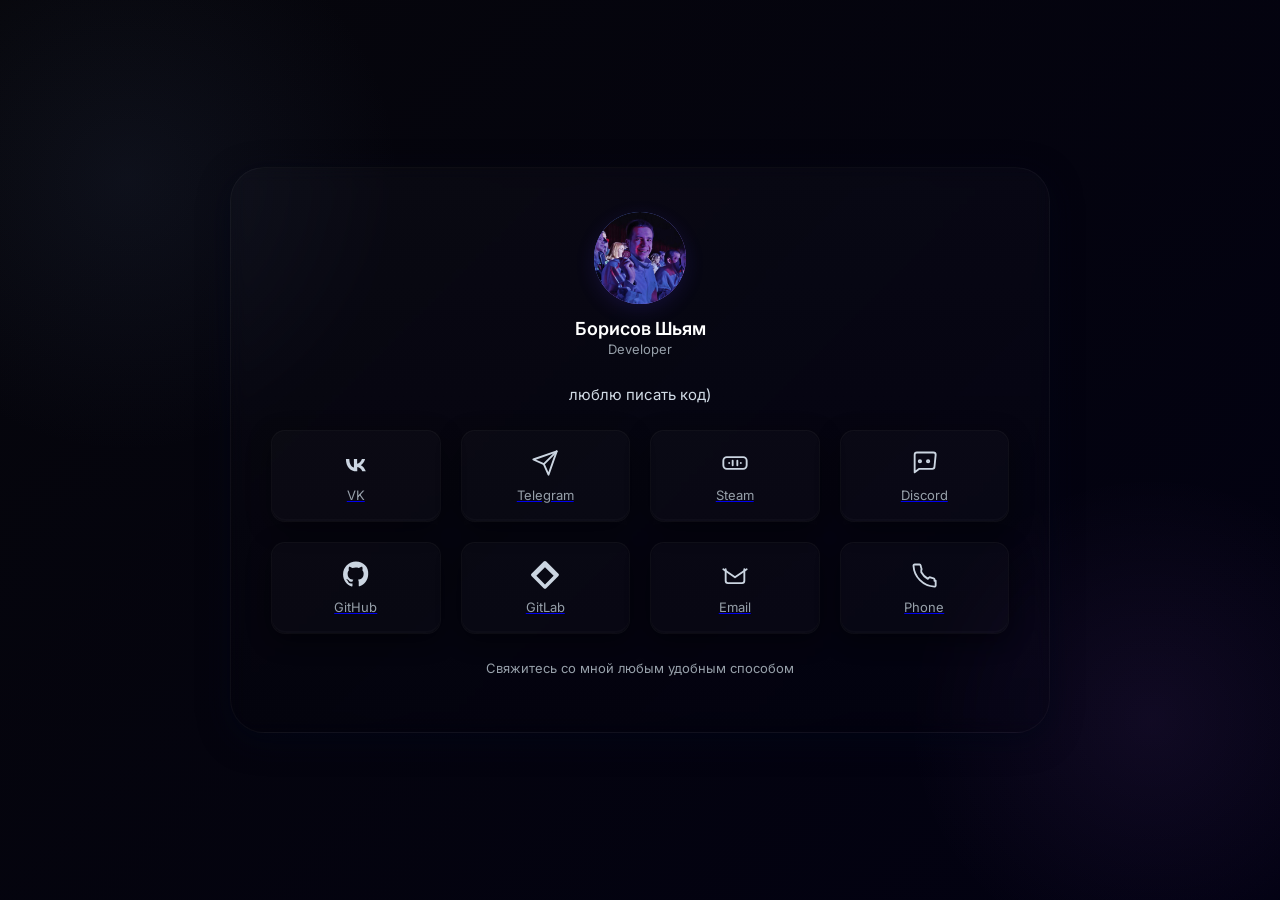
==== index.html @ eabc6d45 "first commit" ====
<!doctype html>
<html lang="ru">
<head>
<meta charset="utf-8" />
<meta name="viewport" content="width=device-width,initial-scale=1" />
<title>Just Title</title>
<link rel="preconnect" href="https://fonts.gstatic.com" crossorigin>
<link href="https://fonts.googleapis.com/css2?family=Inter:wght@300;400;600;700&display=swap" rel="stylesheet">
<link rel="stylesheet" href="styles.css">
</head>
<body>
  <div class="wrap">
    <div class="particles" id="particles"></div>

    <div class="card" role="region" aria-label="Контактная карточка">
      <div class="header">
        <div class="avatar" title="Аватар">
          <img src="me.jpg" alt="Аватар — Иван Иванов" class="avatar-img" loading="lazy">
        </div>
        <div class="name">Борисов Шьям</div>
        <div class="role">Developer</div>
      </div>

      <div class="bio">люблю писать код)</div>

      <div class="grid" id="grid">
        
        <a class="tile" href="https://vk.com/shyambf" target="_blank" rel="noreferrer" data-color="#4a89ff" title="VK">
          <svg viewBox="0 0 48 48" fill="currentColor" aria-hidden="true" focusable="false">
            <path d="M25.26 38.32c-11.63 0-18.27-7.97-18.55-21.23h5.82c.2 9.76 4.49 13.89 7.9 14.74V17.09h5.48v8.36c3.37-.36 6.99-4.21 8.2-8.36h5.48c-.91 5.17-4.73 8.98-7.44 10.56 2.71 1.32 7.01 4.67 8.64 10.67h-6.03c-1.27-3.95-4.41-7.01-8.6-7.42v7.42h-.9Z"/>
          </svg>
          <span>VK</span>
        </a>

        <a class="tile" href="https://t.me/shyambf" target="_blank" rel="noreferrer" data-color="#2ea7e0" title="Telegram">
          <svg viewBox="0 0 24 24" fill="none" stroke="currentColor" stroke-width="1.6" stroke-linecap="round" stroke-linejoin="round" aria-hidden="true">
            <path d="M22 2L11 13"></path><path d="M22 2L15 22l-4-9-9-4 20-7z"></path>
          </svg>
          <span>Telegram</span>
        </a>

        <a class="tile" href="https://steamcommunity.com/profiles/76561199014666916/" target="_blank" rel="noreferrer" data-color="#1b2838" title="Steam">
          <svg viewBox="0 0 24 24" fill="none" stroke="currentColor" stroke-width="1.6" stroke-linecap="round" stroke-linejoin="round" aria-hidden="true">
            <rect x="2" y="7" width="20" height="10" rx="3"></rect>
            <path d="M7 12h.01"></path>
            <path d="M10 10v4"></path>
            <path d="M14 10v4"></path>
            <path d="M17 12h.01"></path>
          </svg>
          <span>Steam</span>
        </a>

        <a class="tile" href="https://discord.com/users/660406140345122817" target="_blank" rel="noreferrer" data-color="#5865F2" title="Discord">
          <svg viewBox="0 0 24 24" fill="none" stroke="currentColor" stroke-width="1.6" stroke-linecap="round" stroke-linejoin="round" aria-hidden="true">
            <path d="M21 15a2 2 0 0 1-2 2H8l-4 3V5a2 2 0 0 1 2-2h14a2 2 0 0 1 2 2z"></path>
            <circle cx="8.5" cy="10.5" r="1"></circle><circle cx="15.5" cy="10.5" r="1"></circle>
          </svg>
          <span>Discord</span>
        </a>

        <a class="tile" href="https://github.com/Shyambf" target="_blank" rel="noreferrer" data-color="#333" title="GitHub">
          <svg viewBox="0 0 24 24" fill="currentColor" aria-hidden="true">
            <path d="M12 .5C5.73.5.91 5.32.91 11.6c0 4.76 3.08 8.8 7.36 10.22.54.1.73-.24.73-.52 0-.26-.01-1.13-.02-2.05-2.99.65-3.62-1.44-3.62-1.44-.49-1.26-1.2-1.6-1.2-1.6-.98-.68.07-.67.07-.67 1.08.08 1.65 1.12 1.65 1.12.97 1.66 2.54 1.18 3.16.9.1-.7.38-1.18.69-1.45-2.39-.27-4.9-1.2-4.9-5.33 0-1.18.42-2.14 1.11-2.9-.11-.28-.48-1.42.11-2.96 0 0 .9-.29 2.95 1.1a10.3 10.3 0 0 1 2.69-.36c.91.01 1.83.12 2.69.36 2.04-1.39 2.95-1.1 2.95-1.1.59 1.54.22 2.68.11 2.96.69.76 1.11 1.72 1.11 2.9 0 4.14-2.52 5.06-4.92 5.32.39.34.73 1.01.73 2.04 0 1.47-.01 2.66-.01 3.02 0 .28.19.62.74.52 4.28-1.42 7.36-5.46 7.36-10.22C23.09 5.32 18.27.5 12 .5z"/>
          </svg>
          <span>GitHub</span>
        </a>

        <a class="tile" href="https://gitlab.com/samborisov751" target="_blank" rel="noreferrer" data-color="#FC6D26" title="GitLab">
          <svg viewBox="0 0 24 24" fill="currentColor" aria-hidden="true">
            <path d="M23.546 10.93L13.067.452c-.604-.603-1.582-.603-2.188 0L.396 10.93c-.52.52-.52 1.365 0 1.888l10.48 10.479c.604.604 1.582.604 2.186 0l10.48-10.479c.52-.523.52-1.368 0-1.888zm-11.553 9.172l-7.391-7.392 7.391-7.392 7.391 7.392-7.391 7.392z"/>
          </svg>
          <span>GitLab</span>
        </a>

        <a class="tile" href="mailto:shyamborisov@yandex.ru" data-color="#EA4335" title="Email">
          <svg viewBox="0 0 24 24" fill="none" stroke="currentColor" stroke-width="1.6" stroke-linecap="round" stroke-linejoin="round" aria-hidden="true">
            <path d="M4 7v10a2 2 0 0 0 2 2h12a2 2 0 0 0 2-2V7"></path>
            <path d="M22 7l-10 7L2 7"></path>
          </svg>
          <span>Email</span>
        </a>

        <a class="tile" href="tel:+79012811182" data-color="#34A853" title="Phone">
          <svg viewBox="0 0 24 24" fill="none" stroke="currentColor" stroke-width="1.6" stroke-linecap="round" stroke-linejoin="round" aria-hidden="true">
            <path d="M22 16.92V21a1 1 0 0 1-1.11 1A19 19 0 0 1 3 4.11 1 1 0 0 1 4 3h4.09a1 1 0 0 1 1 .75c.12.73.38 1.85.81 2.9a1 1 0 0 1-.24 1.02L9.7 9.7a14 14 0 0 0 5.6 5.6l1.03-1.03a1 1 0 0 1 1.02-.24c1.05.43 2.17.69 2.9.81a1 1 0 0 1 .75 1V16.92z"></path>
          </svg>
          <span>Phone</span>
        </a>

      </div>

      <div class="footer">Свяжитесь со мной любым удобным способом</div>
    </div>
  </div>

<script src="script.js" defer></script>
</body>
</html>
---- styles.css ----
:root{
  --bg1: #06060b;
  --bg2: #020112;
  --card-bg: rgba(18,24,32,0.72);
  --card-border: rgba(255,255,255,0.04);
  --muted: #97a0aa;
  --accent-left: #4f8bff;
  --accent-right: #b66bff;
  --glass: rgba(255,255,255,0.03);
  --tile-bg: rgba(255,255,255,0.02);
  --tile-border: rgba(255,255,255,0.04);
  --tile-text: #cbd5e1;
  --shadow: 0 8px 30px rgba(2,6,23,0.6);
  --radius: 22px;
  --tile-radius: 14px;
  font-family: "Inter", system-ui, -apple-system, "Segoe UI", Roboto, "Helvetica Neue", Arial;
}

/* include padding/border in element size calculation to avoid overflow from padding */
*, *::before, *::after { box-sizing: border-box; }

/* prevent accidental horizontal scroll from wide absolutely positioned elements */
html, body { overflow-x: hidden; }

html,body{
  height:100%;
  margin:0;
  background: radial-gradient( circle at 10% 20%, rgba(76,98,137,0.12) 0, transparent 20%),
              radial-gradient( circle at 90% 80%, rgba(182,109,255,0.08) 0, transparent 18%),
              linear-gradient(135deg, var(--bg1) 0%, var(--bg2) 100%);
  color: #e6eef8;
  -webkit-font-smoothing:antialiased;
  -moz-osx-font-smoothing:grayscale;
}

.wrap{
  min-height:100vh;
  display:flex;
  align-items:center;
  justify-content:center;
  padding:32px;
  position:relative;
  overflow:hidden;
}

.particles{ position:absolute; inset:0; pointer-events:none; overflow:hidden; }
.particle{
  position:absolute;
  width:var(--size,8px);
  height:var(--size,8px);
  border-radius:50%;
  background: rgba(150,170,255,0.18);
  box-shadow: 0 0 10px rgba(150,170,255,0.28), 0 6px 18px rgba(150,170,255,0.08) inset;
  filter: blur(1px);
  mix-blend-mode: screen;
  will-change: transform, opacity;
  animation: float var(--dur,18s) linear var(--delay,0s) infinite;
  transform: translate(var(--x,0px), -8vh) scale(.9);
}
.particle.alt{
  background: rgba(182,109,255,0.16);
  box-shadow: 0 0 12px rgba(182,109,255,0.28), 0 6px 18px rgba(182,109,255,0.06) inset;
}
@keyframes float{
  0% { transform: translate(var(--x,0px), -8vh) scale(.7); opacity:0; }
  6% { opacity: .95; }
  40% { transform: translate(calc(var(--x,0px) + var(--dx,20px)), calc(40vh + var(--vy,0vh))) scale(1); opacity:.9; }
  80% { transform: translate(calc(var(--x,0px) - calc(var(--dx,0px) * 0.5)), calc(80vh + var(--vy,0vh))) scale(.85); opacity:.6; }
  100% { transform: translate(calc(var(--x,0px) + var(--dx,40px)), 105vh) scale(.6); opacity:0; }
}

.card{
  position:relative;
  width:min(820px, 92vw);
  border-radius: calc(var(--radius) + 12px);
  background: linear-gradient(180deg, rgba(255,255,255,0.02), rgba(0,0,0,0.12));
  padding:44px 40px 56px;
  box-shadow: var(--shadow);
  border: 1px solid var(--card-border);
  backdrop-filter: blur(8px) saturate(110%);
}

.header{ text-align:center; margin-bottom:28px; }
.avatar{
  width:92px; height:92px;
  margin:0 auto 14px;
  border-radius:50%;
  display:grid; place-items:center;
  background: linear-gradient(135deg, var(--accent-left), var(--accent-right));
  box-shadow: 0 6px 20px rgba(91,64,255,0.14), inset 0 -6px 18px rgba(255,255,255,0.08);
  transform-origin:center;
  transition: transform .6s cubic-bezier(.2,.9,.2,1);
}
.avatar:hover{ transform: scale(1.08); }

/* image inside avatar should fill, keep circular crop */
.avatar img, .avatar-img{
  width:100%;
  height:100%;
  border-radius:inherit;
  object-fit:cover;
  display:block;
}

.name{ font-weight:600; margin:6px 0 2px; color:#fff; font-size:18px; }
.role{ color:var(--muted); font-size:13px; margin:0 0 10px; }

.progress{
  height:6px; width:120px; margin:12px auto 0; border-radius:999px; position:relative;
  background: linear-gradient(90deg, rgba(255,255,255,0.03), rgba(255,255,255,0.02));
  overflow:hidden;
}
.progress > i{
  display:block; height:100%; width:56%; border-radius:999px;
  background: linear-gradient(90deg, var(--accent-left), var(--accent-right));
  box-shadow: 0 4px 14px rgba(100,80,255,0.18);
  transform-origin:left;
  transition: width .7s ease;
}

.bio{ text-align:center; color: #d1dbe6; margin:20px 0 26px; font-size:15px; }

.grid{
  display:grid;
  grid-template-columns: repeat(3, 1fr);
  gap:18px;
  max-width:760px;
  margin: 0 auto;
}
@media(min-width:720px){
  .grid{ grid-template-columns: repeat(4, 1fr); gap:20px; }
}
.tile{
  position:relative;
  background: var(--tile-bg);
  border-radius: var(--tile-radius);
  padding:18px;
  min-height:92px;
  display:flex;
  flex-direction:column;
  align-items:center;
  justify-content:center;
  border:1px solid var(--tile-border);
  transition: transform .24s ease, box-shadow .24s ease, background .24s ease;
  cursor:pointer;
  overflow:visible;
}

.tile svg{ width:28px; height:28px; display:block; color:var(--tile-text); transition: transform .4s cubic-bezier(.2,.9,.2,1), color .18s ease; }
.tile span{ display:block; margin-top:10px; font-size:13px; color:var(--muted); }

.tile::before{
  content:"";
  position:absolute; inset:0;
  border-radius: inherit;
  pointer-events:none;
  box-shadow: 0 6px 24px rgba(0,0,0,0.45), inset 0 -2px 0 rgba(255,255,255,0.02);
  transition: box-shadow .24s ease;
}

.tile::after{
  content:"";
  position:absolute; inset:0;
  border-radius:inherit;
  pointer-events:none;
  border: 1px solid transparent;
  transition: opacity .24s ease, transform .24s ease;
}

.tile:hover{
  transform: translateY(-10px);
  box-shadow: 0 18px 40px rgba(3,7,18,0.6);
  background: linear-gradient(180deg, rgba(255,255,255,0.018), rgba(255,255,255,0.01));
}
.tile:hover svg{ transform: rotate(-6deg) translateY(-2px); color:var(--accent-left); }

.tile[data-color]::after{ border-color: transparent; opacity:0; box-shadow: 0 4px 40px rgba(0,0,0,0.4); }
.tile.hovered::after{ opacity:1; transform: scale(1.02); }

.footer{ margin-top:26px; text-align:center; color:var(--muted); font-size:13px; }

@media(max-width:420px){
  .card{ padding:28px 20px 36px; }
  .avatar{ width:76px;height:76px; }
  .grid{ gap:12px; }
  .tile{ padding:14px; min-height:74px; border-radius:12px; }
}
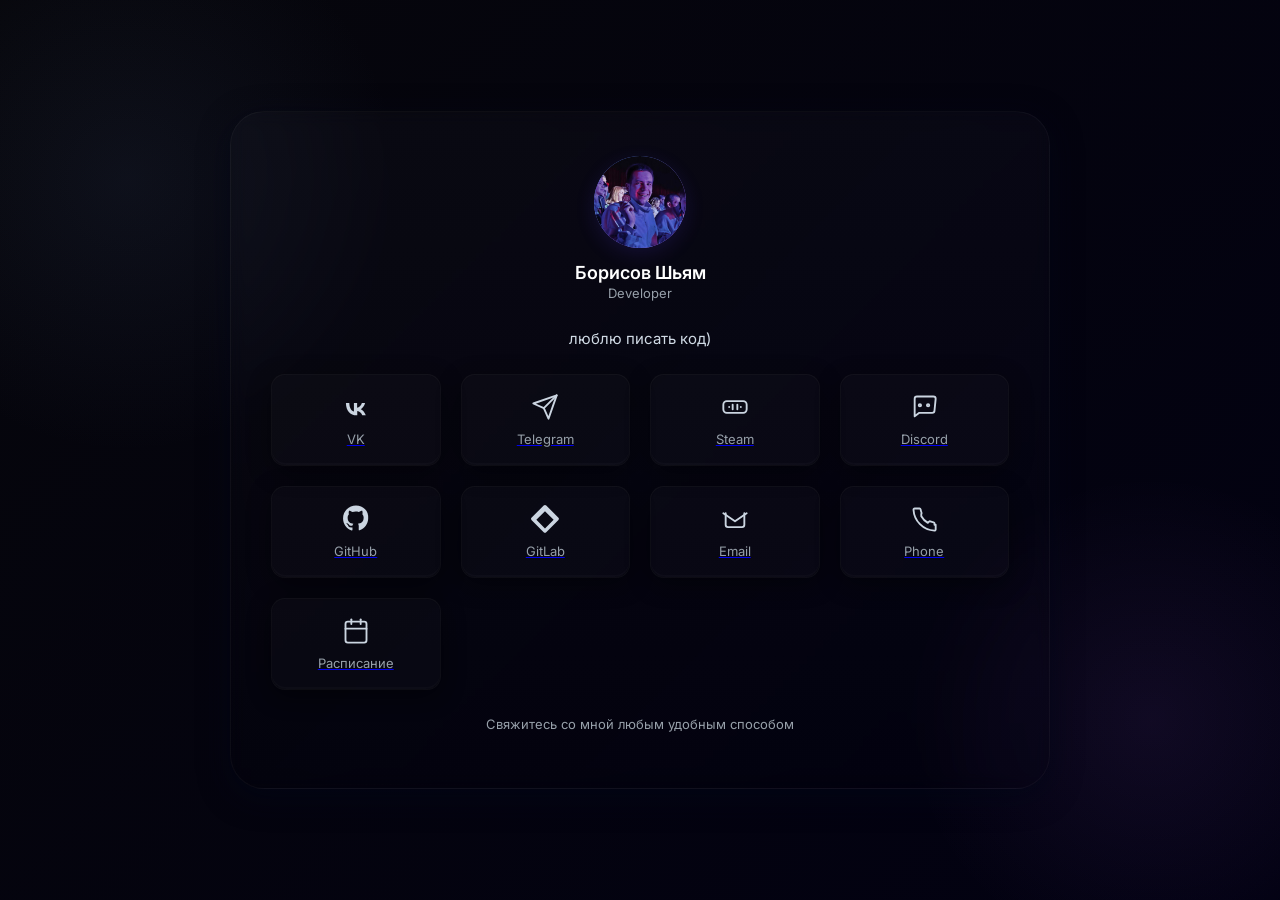
==== commit baf2b52b: "Add particle animation and enhance schedule page layout - Implement particle animation effect in scr" ====
--- a/index.html
+++ b/index.html
@@ -6,7 +6,7 @@
 <title>Just Title</title>
 <link rel="preconnect" href="https://fonts.gstatic.com" crossorigin>
 <link href="https://fonts.googleapis.com/css2?family=Inter:wght@300;400;600;700&display=swap" rel="stylesheet">
-<link rel="stylesheet" href="styles.css">
+<link rel="stylesheet" href="css/styles.css">
 </head>
 <body>
   <div class="wrap">
@@ -15,7 +15,7 @@
     <div class="card" role="region" aria-label="Контактная карточка">
       <div class="header">
         <div class="avatar" title="Аватар">
-          <img src="me.jpg" alt="Аватар — Иван Иванов" class="avatar-img" loading="lazy">
+          <img src="me.jpg" alt="Аватар — Борисов Шьям" class="avatar-img" loading="lazy">
         </div>
         <div class="name">Борисов Шьям</div>
         <div class="role">Developer</div>
@@ -87,12 +87,22 @@
           <span>Phone</span>
         </a>
 
+        <a class="tile" href="schedule.html" data-color="#2563eb" title="Расписание">
+          <svg viewBox="0 0 24 24" fill="none" stroke="currentColor" stroke-width="1.6" stroke-linecap="round" stroke-linejoin="round" aria-hidden="true">
+            <rect x="3" y="4" width="18" height="18" rx="2" ry="2"></rect>
+            <line x1="16" y1="2" x2="16" y2="6"></line>
+            <line x1="8" y1="2" x2="8" y2="6"></line>
+            <line x1="3" y1="10" x2="21" y2="10"></line>
+          </svg>
+          <span>Расписание</span>
+        </a>
+
       </div>
 
       <div class="footer">Свяжитесь со мной любым удобным способом</div>
     </div>
   </div>
 
-<script src="script.js" defer></script>
+<script src="js/script.js" defer></script>
 </body>
 </html>
--- a/css/styles.css
+++ b/css/styles.css
@@ -0,0 +1,187 @@
+:root{
+  --bg1: #06060b;
+  --bg2: #020112;
+  --card-bg: rgba(18,24,32,0.72);
+  --card-border: rgba(255,255,255,0.04);
+  --muted: #97a0aa;
+  --accent-left: #4f8bff;
+  --accent-right: #b66bff;
+  --glass: rgba(255,255,255,0.03);
+  --tile-bg: rgba(255,255,255,0.02);
+  --tile-border: rgba(255,255,255,0.04);
+  --tile-text: #cbd5e1;
+  --shadow: 0 8px 30px rgba(2,6,23,0.6);
+  --radius: 22px;
+  --tile-radius: 14px;
+  font-family: "Inter", system-ui, -apple-system, "Segoe UI", Roboto, "Helvetica Neue", Arial;
+}
+
+/* include padding/border in element size calculation to avoid overflow from padding */
+*, *::before, *::after { box-sizing: border-box; }
+
+/* prevent accidental horizontal scroll from wide absolutely positioned elements */
+html, body { overflow-x: hidden; }
+
+html,body{
+  height:100%;
+  margin:0;
+  background: radial-gradient( circle at 10% 20%, rgba(76,98,137,0.12) 0, transparent 20%),
+              radial-gradient( circle at 90% 80%, rgba(182,109,255,0.08) 0, transparent 18%),
+              linear-gradient(135deg, var(--bg1) 0%, var(--bg2) 100%);
+  color: #e6eef8;
+  -webkit-font-smoothing:antialiased;
+  -moz-osx-font-smoothing:grayscale;
+}
+
+.wrap{
+  min-height:100vh;
+  display:flex;
+  align-items:center;
+  justify-content:center;
+  padding:32px;
+  position:relative;
+  overflow:hidden;
+}
+
+.particles{ position:absolute; inset:0; pointer-events:none; overflow:hidden; }
+.particle{
+  position:absolute;
+  width:var(--size,8px);
+  height:var(--size,8px);
+  border-radius:50%;
+  background: rgba(150,170,255,0.18);
+  box-shadow: 0 0 10px rgba(150,170,255,0.28), 0 6px 18px rgba(150,170,255,0.08) inset;
+  filter: blur(1px);
+  mix-blend-mode: screen;
+  will-change: transform, opacity;
+  animation: float var(--dur,18s) linear var(--delay,0s) infinite;
+  transform: translate(var(--x,0px), -8vh) scale(.9);
+}
+.particle.alt{
+  background: rgba(182,109,255,0.16);
+  box-shadow: 0 0 12px rgba(182,109,255,0.28), 0 6px 18px rgba(182,109,255,0.06) inset;
+}
+@keyframes float{
+  0% { transform: translate(var(--x,0px), -8vh) scale(.7); opacity:0; }
+  6% { opacity: .95; }
+  40% { transform: translate(calc(var(--x,0px) + var(--dx,20px)), calc(40vh + var(--vy,0vh))) scale(1); opacity:.9; }
+  80% { transform: translate(calc(var(--x,0px) - calc(var(--dx,0px) * 0.5)), calc(80vh + var(--vy,0vh))) scale(.85); opacity:.6; }
+  100% { transform: translate(calc(var(--x,0px) + var(--dx,40px)), 105vh) scale(.6); opacity:0; }
+}
+
+.card{
+  position:relative;
+  width:min(820px, 92vw);
+  border-radius: calc(var(--radius) + 12px);
+  background: linear-gradient(180deg, rgba(255,255,255,0.02), rgba(0,0,0,0.12));
+  padding:44px 40px 56px;
+  box-shadow: var(--shadow);
+  border: 1px solid var(--card-border);
+  backdrop-filter: blur(8px) saturate(110%);
+}
+
+.header{ text-align:center; margin-bottom:28px; }
+.avatar{
+  width:92px; height:92px;
+  margin:0 auto 14px;
+  border-radius:50%;
+  display:grid; place-items:center;
+  background: linear-gradient(135deg, var(--accent-left), var(--accent-right));
+  box-shadow: 0 6px 20px rgba(91,64,255,0.14), inset 0 -6px 18px rgba(255,255,255,0.08);
+  transform-origin:center;
+  transition: transform .6s cubic-bezier(.2,.9,.2,1);
+}
+.avatar:hover{ transform: scale(1.08); }
+
+/* image inside avatar should fill, keep circular crop */
+.avatar img, .avatar-img{
+  width:100%;
+  height:100%;
+  border-radius:inherit;
+  object-fit:cover;
+  display:block;
+}
+
+.name{ font-weight:600; margin:6px 0 2px; color:#fff; font-size:18px; }
+.role{ color:var(--muted); font-size:13px; margin:0 0 10px; }
+
+.progress{
+  height:6px; width:120px; margin:12px auto 0; border-radius:999px; position:relative;
+  background: linear-gradient(90deg, rgba(255,255,255,0.03), rgba(255,255,255,0.02));
+  overflow:hidden;
+}
+.progress > i{
+  display:block; height:100%; width:56%; border-radius:999px;
+  background: linear-gradient(90deg, var(--accent-left), var(--accent-right));
+  box-shadow: 0 4px 14px rgba(100,80,255,0.18);
+  transform-origin:left;
+  transition: width .7s ease;
+}
+
+.bio{ text-align:center; color: #d1dbe6; margin:20px 0 26px; font-size:15px; }
+
+.grid{
+  display:grid;
+  grid-template-columns: repeat(3, 1fr);
+  gap:18px;
+  max-width:760px;
+  margin: 0 auto;
+}
+@media(min-width:720px){
+  .grid{ grid-template-columns: repeat(4, 1fr); gap:20px; }
+}
+.tile{
+  position:relative;
+  background: var(--tile-bg);
+  border-radius: var(--tile-radius);
+  padding:18px;
+  min-height:92px;
+  display:flex;
+  flex-direction:column;
+  align-items:center;
+  justify-content:center;
+  border:1px solid var(--tile-border);
+  transition: transform .24s ease, box-shadow .24s ease, background .24s ease;
+  cursor:pointer;
+  overflow:visible;
+}
+
+.tile svg{ width:28px; height:28px; display:block; color:var(--tile-text); transition: transform .4s cubic-bezier(.2,.9,.2,1), color .18s ease; }
+.tile span{ display:block; margin-top:10px; font-size:13px; color:var(--muted); }
+
+.tile::before{
+  content:"";
+  position:absolute; inset:0;
+  border-radius: inherit;
+  pointer-events:none;
+  box-shadow: 0 6px 24px rgba(0,0,0,0.45), inset 0 -2px 0 rgba(255,255,255,0.02);
+  transition: box-shadow .24s ease;
+}
+
+.tile::after{
+  content:"";
+  position:absolute; inset:0;
+  border-radius:inherit;
+  pointer-events:none;
+  border: 1px solid transparent;
+  transition: opacity .24s ease, transform .24s ease;
+}
+
+.tile:hover{
+  transform: translateY(-10px);
+  box-shadow: 0 18px 40px rgba(3,7,18,0.6);
+  background: linear-gradient(180deg, rgba(255,255,255,0.018), rgba(255,255,255,0.01));
+}
+.tile:hover svg{ transform: rotate(-6deg) translateY(-2px); color:var(--accent-left); }
+
+.tile[data-color]::after{ border-color: transparent; opacity:0; box-shadow: 0 4px 40px rgba(0,0,0,0.4); }
+.tile.hovered::after{ opacity:1; transform: scale(1.02); }
+
+.footer{ margin-top:26px; text-align:center; color:var(--muted); font-size:13px; }
+
+@media(max-width:420px){
+  .card{ padding:28px 20px 36px; }
+  .avatar{ width:76px;height:76px; }
+  .grid{ gap:12px; }
+  .tile{ padding:14px; min-height:74px; border-radius:12px; }
+}
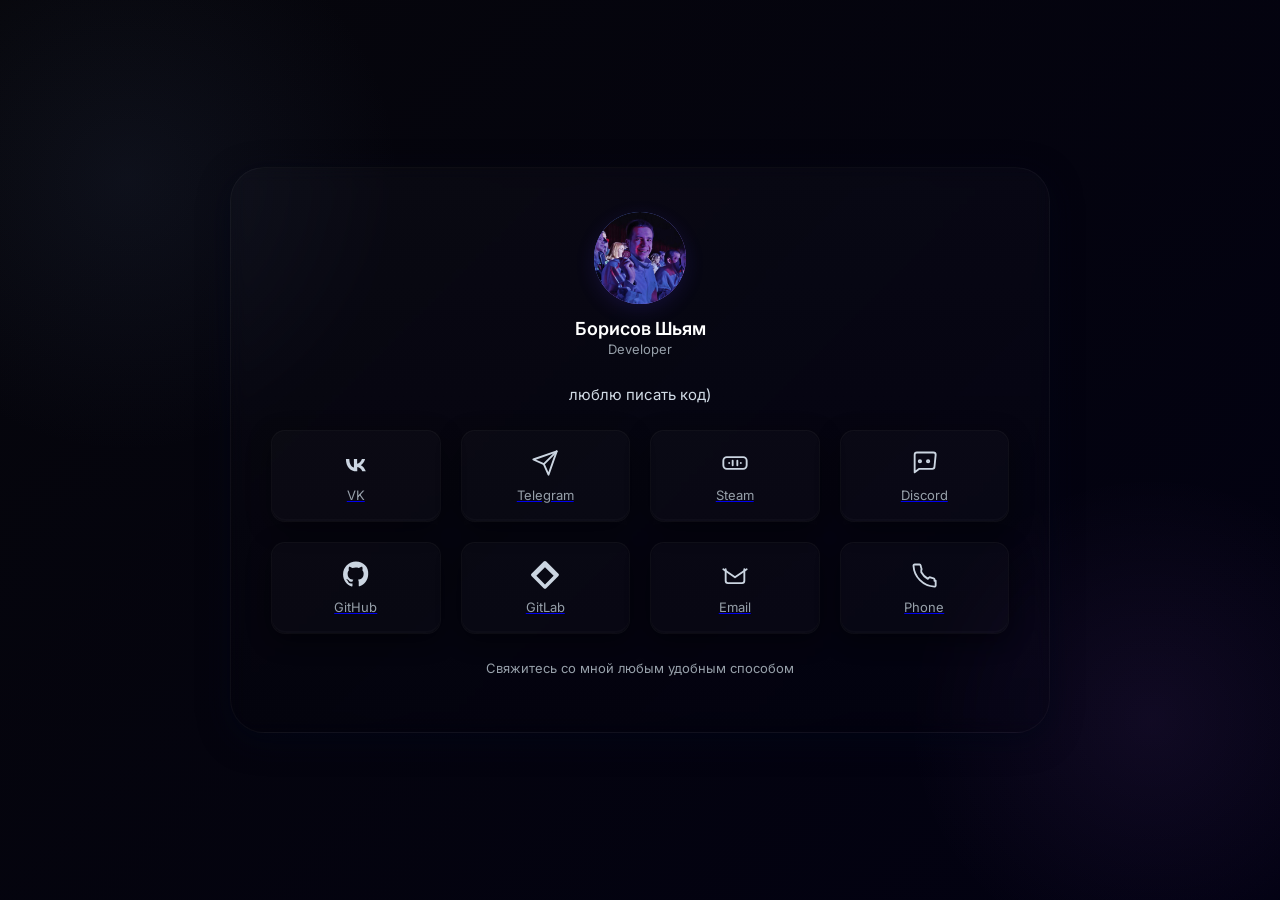
==== commit 73a42e48: "Remove schedule link from index.html Removed the schedule link and its associated SVG icon from the " ====
--- a/index.html
+++ b/index.html
@@ -87,16 +87,6 @@
           <span>Phone</span>
         </a>
 
-        <a class="tile" href="schedule.html" data-color="#2563eb" title="Расписание">
-          <svg viewBox="0 0 24 24" fill="none" stroke="currentColor" stroke-width="1.6" stroke-linecap="round" stroke-linejoin="round" aria-hidden="true">
-            <rect x="3" y="4" width="18" height="18" rx="2" ry="2"></rect>
-            <line x1="16" y1="2" x2="16" y2="6"></line>
-            <line x1="8" y1="2" x2="8" y2="6"></line>
-            <line x1="3" y1="10" x2="21" y2="10"></line>
-          </svg>
-          <span>Расписание</span>
-        </a>
-
       </div>
 
       <div class="footer">Свяжитесь со мной любым удобным способом</div>
